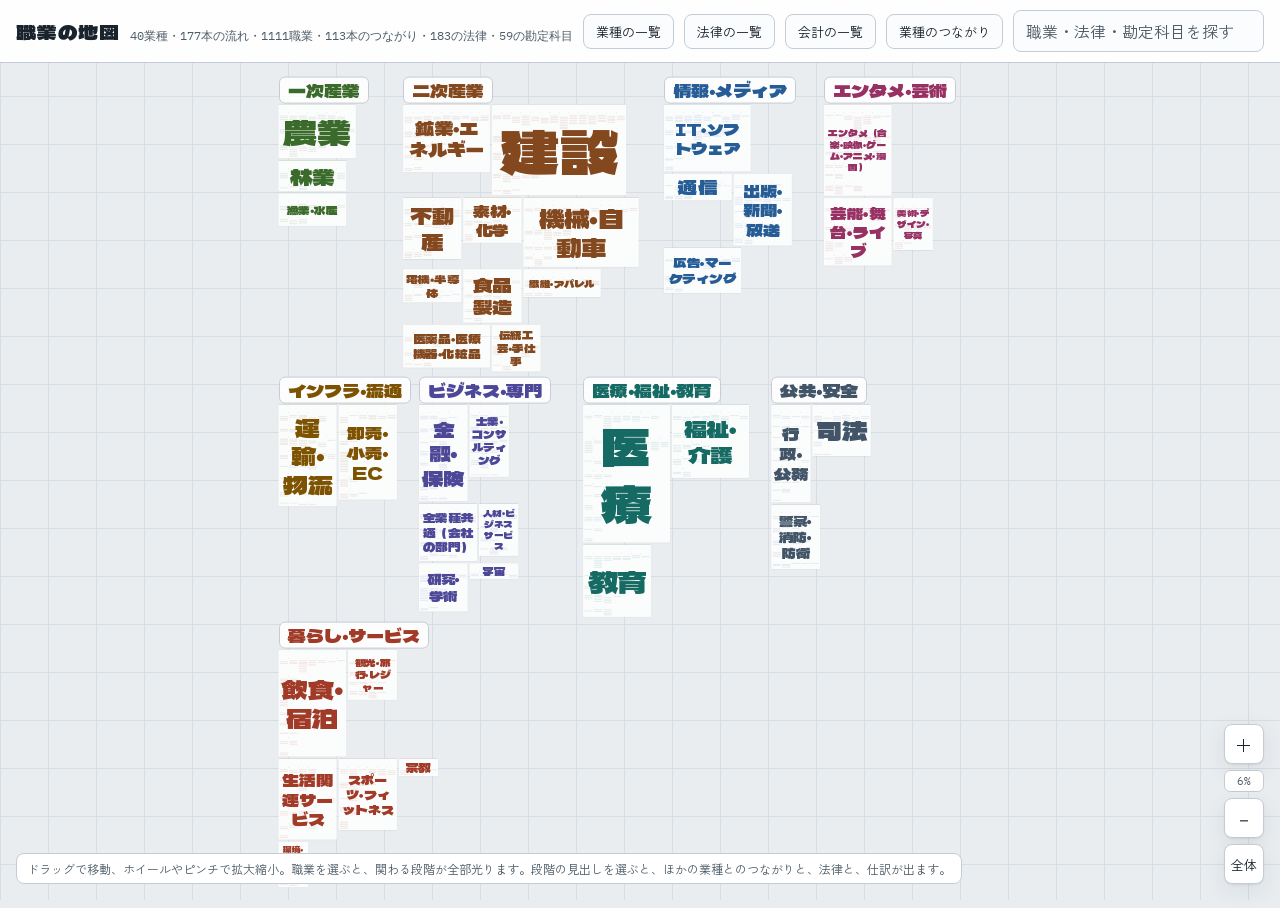
==== job-map/index.html @ 7bf5ccf4 "職業の地図（業種の流れ・つながり・法律・仕訳の例）のページを追加 Co-Authored-By: Claude Opus 5.5 <noreply@anthropic.com> Claude-Sess" ====
<!doctype html>
<html lang="ja">
<head>
<meta charset="utf-8">
<meta name="viewport" content="width=device-width, initial-scale=1">
<title>職業の地図</title>
<link rel="preconnect" href="https://fonts.googleapis.com">
<link rel="preconnect" href="https://fonts.gstatic.com" crossorigin>
<link rel="stylesheet" href="https://fonts.googleapis.com/css2?family=Dela+Gothic+One&family=Zen+Kaku+Gothic+New:wght@400;500;700&family=IBM+Plex+Mono:wght@500&display=swap">
<style>
/* Layout: a pannable atlas. Sectors are regions, industries are territories, flow stages run left to right inside each territory, occupations are the settlements. */
:root{
  --ground:#e9edf0; --grid:#d6dde3; --card:#fbfcfd; --ink:#18232d; --muted:#4d5c68; --line:#c3ccd4; --accent:#1d5f8a; --hit:#e0a100;
  --panel:#ffffff; --shadow:0 1px 2px rgba(24,35,45,.08),0 6px 24px rgba(24,35,45,.08);
  --s1:#3b6b2a; --s2:#84481f; --s3:#265d96; --s4:#983163; --s5:#7d5200; --s6:#4c4796; --s7:#166a64; --s8:#425467; --s9:#a13b28;
  --km:#9a5600; --ko:#24702a; --kh:#b02d68; --ki:#1f5ea6;
  --f-display:"Dela Gothic One","Hiragino Sans","Yu Gothic",sans-serif;
  --f-body:"Zen Kaku Gothic New","Hiragino Sans","Yu Gothic","Noto Sans JP",sans-serif;
  --f-mono:"IBM Plex Mono",ui-monospace,Menlo,monospace;
}
@media (prefers-color-scheme: dark){:root:not([data-theme="light"]){
  --ground:#0f161c; --grid:#1b252e; --card:#16212a; --ink:#e3eaf0; --muted:#93a4b2; --line:#2d3b47; --accent:#6db3e4; --hit:#ffc533;
  --panel:#18242e; --shadow:0 1px 2px rgba(0,0,0,.4),0 8px 28px rgba(0,0,0,.4);
  --s1:#7cc066; --s2:#d99258; --s3:#6aa6e6; --s4:#e57cb2; --s5:#e6a84a; --s6:#9a95e6; --s7:#4fc4bb; --s8:#9db0c4; --s9:#ee8a74; --km:#f0a447; --ko:#72c477; --kh:#f07db3; --ki:#70acf2; color-scheme:dark}}
:root[data-theme="dark"]{
  --ground:#0f161c; --grid:#1b252e; --card:#16212a; --ink:#e3eaf0; --muted:#93a4b2; --line:#2d3b47; --accent:#6db3e4; --hit:#ffc533;
  --panel:#18242e; --shadow:0 1px 2px rgba(0,0,0,.4),0 8px 28px rgba(0,0,0,.4);
  --s1:#7cc066; --s2:#d99258; --s3:#6aa6e6; --s4:#e57cb2; --s5:#e6a84a; --s6:#9a95e6; --s7:#4fc4bb; --s8:#9db0c4; --s9:#ee8a74; --km:#f0a447; --ko:#72c477; --kh:#f07db3; --ki:#70acf2; color-scheme:dark}
html,body{height:100%}
body{background:var(--ground);color:var(--ink);font-family:var(--f-body);overflow:hidden}
body::before{content:"";position:fixed;inset:0 0 auto;height:env(safe-area-inset-top,0px);z-index:10;background:var(--panel)}
button,input{font:inherit;color:inherit}
:focus-visible{outline:2px solid var(--accent);outline-offset:2px}

/* top bar */
.bar{position:fixed;top:env(safe-area-inset-top,0px);left:0;right:0;z-index:7;display:flex;gap:10px;align-items:center;flex-wrap:wrap;
  padding-block:10px;padding-left:max(16px,env(safe-area-inset-left,0px));padding-right:max(16px,env(safe-area-inset-right,0px));
  background:color-mix(in oklab,var(--panel) 92%,transparent);backdrop-filter:blur(8px);border-bottom:1px solid var(--line)}
.brand{display:flex;align-items:baseline;gap:10px;min-width:0}
.brand h1{margin:0;font-family:var(--f-display);font-weight:400;font-size:20px;letter-spacing:.04em}
.brand .stat{font-family:var(--f-mono);font-size:12px;color:var(--muted);white-space:nowrap}
.search{position:relative;flex:1 1 220px;min-width:0;max-width:420px;margin-left:auto}
.search input::placeholder{color:var(--muted);opacity:1}
.search input{width:100%;box-sizing:border-box;border:1px solid var(--line);background:var(--card);border-radius:8px;padding:8px 12px;font-size:16px}
.results{position:absolute;top:calc(100% + 6px);left:0;right:0;max-height:60vh;overflow:auto;background:var(--panel);border:1px solid var(--line);border-radius:8px;box-shadow:var(--shadow);padding:4px}
.results button{display:block;width:100%;text-align:left;border:0;background:none;padding:8px 10px;border-radius:6px;cursor:pointer}
.results button:hover,.results button.sel{background:color-mix(in oklab,var(--accent) 12%,transparent)}
.results .rn{font-weight:700;font-size:14px}
.results .rp{font-size:12px;color:var(--muted)}
.results .empty{padding:10px;color:var(--muted);font-size:13px}
.iconbtn{border:1px solid var(--line);background:var(--card);border-radius:8px;padding:7px 12px;cursor:pointer;font-size:13px;white-space:nowrap}
.iconbtn:hover{border-color:var(--accent)}

/* viewport and world */
#vp{position:fixed;inset:0;touch-action:none;cursor:grab;user-select:none;-webkit-user-select:none;
  background-image:linear-gradient(var(--grid) 1px,transparent 1px),linear-gradient(90deg,var(--grid) 1px,transparent 1px);background-size:48px 48px}
#vp.drag{cursor:grabbing}
#world{position:absolute;left:0;top:0;transform-origin:0 0;width:4600px;display:flex;flex-wrap:wrap;align-items:flex-start;gap:520px 360px;padding:520px 80px 80px}
.sector{display:flex;flex-direction:column;gap:28px}
.sector>h2{margin:0;font-family:var(--f-display);font-weight:400;color:var(--sc);font-size:40px;line-height:1.1;letter-spacing:.06em;transform-origin:left bottom;white-space:nowrap}
.cards{display:flex;flex-wrap:wrap;gap:36px;align-items:flex-start}
.ind{background:var(--card);border:1px solid var(--line);border-top:6px solid var(--sc);border-radius:6px;box-shadow:var(--shadow);padding:18px 20px 20px;position:relative}
.ind>header{display:flex;align-items:baseline;gap:12px;margin-bottom:14px;max-width:100%}
.ind h3{margin:0;font-size:24px;font-weight:700;letter-spacing:.02em}
.ind .cnt{font-family:var(--f-mono);font-size:12px;color:var(--muted)}
.ind .idesc{font-size:13px;color:var(--muted);margin:0 0 14px;max-width:60em}
.flows{display:flex;flex-direction:column;gap:22px}
.flowrow{display:flex;flex-direction:column;gap:8px}
.ftitle{display:flex;align-items:baseline;gap:10px;font-size:15px;font-weight:700;color:var(--ink)}
.ftitle::before{content:"";width:10px;height:10px;border-radius:2px;background:var(--sc);flex:none;align-self:center}
.ftitle small{font-weight:400;font-size:12px;color:var(--muted)}
.flow{display:flex;align-items:stretch;gap:0}
.stage{width:150px;display:flex;flex-direction:column;gap:5px}
.stage .sh{display:block;width:100%;text-align:left;border:0;cursor:pointer;font-size:13px;font-weight:700;color:var(--sc);padding:6px 8px;background:color-mix(in oklab,var(--sc) 12%,var(--card));border-radius:4px;position:relative}
.stage .sh:hover{background:color-mix(in oklab,var(--sc) 22%,var(--card))}
.stage .sh.cur{outline:2px solid var(--sc);outline-offset:1px}
.sh .pl{display:inline-block;margin:4px 4px 0 0;font-style:normal;font-weight:500;font-size:10px;line-height:1.5;padding:0 6px;border-radius:8px;border:1px solid currentColor;color:var(--muted)}
.sh .pl.lk{color:var(--accent)}
.sh .pl.je{color:var(--ko)}
.stage .sh small{display:block;font-weight:400;color:var(--muted);font-size:11px;line-height:1.35;margin-top:2px}
.sep{width:22px;flex:none;display:flex;justify-content:center}
.sep::before{content:"";border-left:2px dashed color-mix(in oklab,var(--sc) 45%,var(--line))}
.arrow{width:22px;flex:none;display:flex;align-items:flex-start;justify-content:center;padding-top:10px;color:var(--sc);font-size:16px;opacity:.7}
.job{display:block;width:100%;text-align:left;border:1px solid color-mix(in oklab,var(--sc) 28%,var(--line));background:var(--card);border-radius:4px;padding:4px 7px;font-size:12px;line-height:1.35;cursor:pointer}
.job.away{border-style:dashed}
.job.same{border-color:var(--sc);box-shadow:0 0 0 2px color-mix(in oklab,var(--sc) 55%,transparent)}
.job:hover{border-color:var(--sc);background:color-mix(in oklab,var(--sc) 8%,var(--card))}
.job.cur{outline:2px solid var(--sc);outline-offset:1px}
.bigname{display:none;position:absolute;inset:0;align-items:center;justify-content:center;text-align:center;pointer-events:none;
  font-family:var(--f-display);color:var(--sc);font-size:var(--bn,40px);line-height:1.15;padding:4%;box-sizing:border-box;word-break:break-all;
  background:color-mix(in oklab,var(--card) 70%,transparent)}
/* far zoom: hide fine text, show territory names */
#world.far .bigname{display:flex}
#world.far .job{color:transparent;border-color:transparent;background:color-mix(in oklab,var(--sc) 30%,var(--card))}
#world.far .sh,#world.far .ind header,#world.far .idesc,#world.far .ftitle{visibility:hidden}
#world.mid .idesc,#world.mid .sh small,#world.mid .ftitle small{visibility:hidden}
/* search highlight */
#world.searching .job{opacity:.25}
#world.searching .job.hit{opacity:1;border-color:var(--hit);box-shadow:0 0 0 2px var(--hit);color:var(--ink)}
#world.searching.far .job.hit{background:var(--hit);color:transparent}
#world.searching .job.cur,#world.searching .job.same{opacity:1}
/* law highlight */
#world.lawing .job{opacity:.25}
#world.lawing .stage.lawhit .job,#world.lawing .job.lawhit{opacity:1}
#world.lawing .job.lawhit{border-color:var(--hit);box-shadow:0 0 0 2px var(--hit)}
#world.lawing .stage.lawhit .sh{box-shadow:0 0 0 3px var(--hit)}
#world.lawing.far .stage.lawhit .job,#world.lawing.far .job.lawhit{background:var(--hit)}
/* links between industries, drawn in screen space */
#links{position:fixed;inset:0;width:100%;height:100%;pointer-events:none;z-index:2;overflow:hidden}
#links .ln{fill:none;stroke-width:1.8;opacity:.85;stroke-linecap:round}
#links .ah{stroke:none;opacity:.85}
#links .on{stroke-width:3.4;opacity:1}
#links .off{opacity:.12}
#links .ln.km{stroke:var(--km)} #links .ln.ko{stroke:var(--ko)} #links .ln.kh{stroke:var(--kh)} #links .ln.ki{stroke:var(--ki)}
#links .ah.km{fill:var(--km)} #links .ah.ko{fill:var(--ko)} #links .ah.kh{fill:var(--kh)} #links .ah.ki{fill:var(--ki)}
.sw{display:inline-block;width:14px;height:4px;border-radius:2px;vertical-align:middle;margin-right:6px}
.sw.km{background:var(--km)} .sw.ko{background:var(--ko)} .sw.kh{background:var(--kh)} .sw.ki{background:var(--ki)}
.legend{position:fixed;z-index:4;left:max(16px,calc(env(safe-area-inset-left,0px) + 12px));bottom:calc(env(safe-area-inset-bottom,0px) + 16px);display:flex;flex-wrap:wrap;gap:4px 12px;align-items:center;font-size:12px;background:var(--panel);border:1px solid var(--line);border-radius:8px;padding:6px 10px;max-width:calc(100vw - 110px)}
.legend[hidden]{display:none}
body.links-on .hint{display:none}
.iconbtn[aria-pressed="true"]{background:var(--accent);border-color:var(--accent);color:var(--card)}

/* zoom controls */
.zoom{position:fixed;z-index:4;right:max(16px,calc(env(safe-area-inset-right,0px) + 12px));bottom:calc(env(safe-area-inset-bottom,0px) + 16px);display:flex;flex-direction:column;gap:6px}
.zoom button{width:40px;height:40px;border-radius:8px;border:1px solid var(--line);background:var(--panel);box-shadow:var(--shadow);cursor:pointer;font-size:18px}
.zoom .pct{font-family:var(--f-mono);font-size:11px;text-align:center;color:var(--muted);background:var(--panel);border-radius:6px;padding:3px 0;border:1px solid var(--line)}
.hint{position:fixed;z-index:4;left:max(16px,calc(env(safe-area-inset-left,0px) + 12px));bottom:calc(env(safe-area-inset-bottom,0px) + 16px);font-size:12px;color:var(--muted);background:var(--panel);border:1px solid var(--line);border-radius:8px;padding:6px 10px;max-width:calc(100vw - 110px)}

/* sector names in screen space at far zoom */
#tags{position:fixed;inset:0;pointer-events:none;z-index:3}
#tags div{position:absolute;font-family:var(--f-display);font-size:18px;line-height:1.3;color:var(--sc);background:color-mix(in oklab,var(--panel) 88%,transparent);
  border:1px solid var(--line);border-radius:6px;padding:1px 8px;white-space:nowrap;transform:translateY(-100%)}
#tags[hidden]{display:none}
#world.far .sector>h2{visibility:hidden}
body.detail-open .zoom{right:calc(372px + max(16px,env(safe-area-inset-right,0px)))}
@media (max-width:640px){body.detail-open .zoom,body.detail-open .legend{display:none}}
body.detail-open .hint{display:none}
@media (max-width:1000px){.hint{display:none}}
/* side panels */
.panel{box-sizing:border-box;position:fixed;z-index:6;background:var(--panel);box-shadow:var(--shadow);border:1px solid var(--line);overflow:auto}
#detail{top:calc(var(--bar,62px) + 8px);right:max(16px,calc(env(safe-area-inset-right,0px) + 12px));width:340px;max-height:calc(100% - var(--bar,62px) - 98px);border-radius:10px;padding:18px 20px}
#index,#laws,#acct{top:calc(var(--bar,62px) + 8px);left:max(16px,calc(env(safe-area-inset-left,0px) + 12px));width:300px;max-height:calc(100% - var(--bar,62px) - 98px);border-radius:10px;padding:14px 16px}
.close{position:sticky;top:0;float:right;margin:-6px -8px 0 8px;z-index:1;border:0;background:var(--panel);font-size:20px;cursor:pointer;color:var(--muted);width:32px;height:32px;border-radius:6px}
.close:hover{background:color-mix(in oklab,var(--accent) 10%,transparent)}
.crumb{font-size:12px;color:var(--muted);margin:0 0 6px;padding-right:30px}
.crumb b{color:var(--sc);font-weight:700}
#detail h2{margin:0 0 10px;font-size:22px;line-height:1.3;text-wrap:balance}
#detail .sum{font-size:15px;line-height:1.75;margin:0 0 16px}
.flowline{display:flex;flex-wrap:wrap;gap:4px;align-items:center;margin:0 0 16px;font-size:12px}
.flowline span{padding:3px 7px;border-radius:4px;border:1px solid var(--line);color:var(--muted)}
.flowline span.on{background:var(--sc);border-color:var(--sc);color:var(--card);font-weight:700}
.flowline i{font-style:normal;color:var(--muted)}
.lbl{font-size:11px;letter-spacing:.08em;color:var(--muted);margin:0 0 6px}
.sib{display:flex;flex-wrap:wrap;gap:6px}
.sib button{border:1px solid var(--line);background:var(--card);border-radius:14px;padding:4px 10px;font-size:12px;cursor:pointer}
.sib button:hover{border-color:var(--sc)}
.where{list-style:none;margin:0 0 16px;padding:0;display:flex;flex-direction:column;gap:2px}
.where button{width:100%;text-align:left;border:0;background:none;padding:6px 8px;border-radius:6px;cursor:pointer;font-size:13px;line-height:1.45}
.where button:hover{background:color-mix(in oklab,var(--accent) 10%,transparent)}
.where button.on{background:color-mix(in oklab,var(--sc) 14%,transparent)}
.where small{display:block;color:var(--muted);font-size:11px}
.home{font-size:12px;color:var(--muted);margin:0 0 14px}
.where .nt{display:block;font-size:12px;color:var(--ink);margin-top:2px}
.where .sw{margin-right:4px}
.muted{font-size:13px;color:var(--muted);line-height:1.6;margin:0 0 16px}
.stepbtn{display:block;width:100%;text-align:left;border:1px solid var(--line);background:var(--card);border-radius:8px;padding:8px 10px;margin:4px 0 16px;cursor:pointer;font-size:13px}
.stepbtn:hover{border-color:var(--sc,var(--accent))}
.ext{font-size:13px;color:var(--accent)}
.rk{font-size:10px;letter-spacing:.06em;color:var(--muted);border:1px solid var(--line);border-radius:4px;padding:0 4px;margin-right:6px;font-weight:400}
#index li.fl button{padding:3px 8px 3px 20px;font-size:12px;color:var(--muted)}
#index h2,#laws h2,#acct h2{margin:0 0 4px;font-size:15px}
#index .note,#laws .note,#acct .note{font-size:12px;color:var(--muted);line-height:1.6;margin:0 0 12px;padding-right:24px}
#index h3,#laws h3,#acct h3{margin:14px 0 6px;font-size:12px;letter-spacing:.06em;color:var(--sc)}
#index ul,#laws ul,#acct ul{list-style:none;margin:0;padding:0;display:flex;flex-direction:column;gap:2px}
#index li button,#laws li button,#acct li button{width:100%;display:flex;justify-content:space-between;gap:8px;border:0;background:none;padding:6px 8px;border-radius:6px;cursor:pointer;font-size:13px;text-align:left}
#index li button:hover,#laws li button:hover,#acct li button:hover{background:color-mix(in oklab,var(--sc) 12%,transparent)}
#index li .n,#laws li .n,#acct li .n{font-family:var(--f-mono);font-size:11px;color:var(--muted)}
.je{border:1px solid var(--line);border-radius:8px;padding:8px 10px 6px;margin:0 0 8px;background:var(--card)}
.je .who{font-size:11px;color:var(--muted);margin:0}
.je .what{font-size:13px;line-height:1.55;margin:2px 0 6px}
.je .tt{display:grid;grid-template-columns:1fr 1fr;border-top:1px solid var(--line)}
.je .tt>div{padding:4px 6px 2px;min-width:0}
.je .tt>div+div{border-left:1px solid var(--line)}
.je .side{display:block;font-size:10px;letter-spacing:.06em;color:var(--muted)}
.je .ac{display:block;border:0;background:none;padding:2px 0;margin:0;font-size:13px;line-height:1.4;color:var(--accent);cursor:pointer;text-align:left;text-decoration:underline dotted;text-underline-offset:3px}
.je .ac.on{font-weight:700;text-decoration:underline}
.je .cash{font-size:13px;border-top:1px solid var(--line);padding:4px 0 2px}
.je .jn{font-size:12px;color:var(--muted);line-height:1.55;margin:6px 0 0}
.where .je{margin:2px 8px 8px 22px}
.src{font-size:13px;line-height:1.6;margin:0 0 16px}
.src small{display:block;color:var(--muted);font-size:12px;margin-top:2px}
.je .tag{font-size:11px;color:var(--muted);margin:0 0 2px}
.fold{margin:0 0 8px}
.fold summary{cursor:pointer;font-size:12px;color:var(--accent);margin:0 0 8px}
@media (max-width:1250px){.brand .stat{display:none}}
.loading{position:fixed;inset:0;display:flex;align-items:center;justify-content:center;color:var(--muted);font-size:14px}

@media (max-width:640px){
  .brand .stat,.iconbtn .lg{display:none}
  .iconbtn{padding:7px 10px}
  .search{flex-basis:100%;max-width:none;order:3}
  #detail{left:0;right:0;bottom:0;top:auto;width:auto;max-height:55%;border-radius:14px 14px 0 0;
    padding:18px max(16px,env(safe-area-inset-left,0px)) calc(env(safe-area-inset-bottom,0px) + 18px) max(16px,env(safe-area-inset-right,0px))}
  #index,#laws,#acct{left:0;right:0;width:auto;top:auto;bottom:0;max-height:65%;border-radius:14px 14px 0 0;
    padding:14px max(16px,env(safe-area-inset-left,0px)) calc(env(safe-area-inset-bottom,0px) + 14px) max(16px,env(safe-area-inset-right,0px))}
  .hint{display:none}
}
</style>
</head>
<body>

<div class="loading" id="loading">地図を読み込んでいます…</div>

<div class="bar">
  <div class="brand"><h1>職業の地図</h1><span class="stat" id="stat"></span></div>
  <button class="iconbtn" id="btnIndex" aria-expanded="false" aria-controls="index">業種<span class="lg">の一覧</span></button>
  <button class="iconbtn" id="btnLaws" aria-expanded="false" aria-controls="laws">法律<span class="lg">の一覧</span></button>
  <button class="iconbtn" id="btnAcct" aria-expanded="false" aria-controls="acct">会計<span class="lg">の一覧</span></button>
  <button class="iconbtn" id="btnLinks" aria-pressed="false"><span class="lg">業種の</span>つながり</button>
  <div class="search">
    <input id="q" type="search" placeholder="職業・法律・勘定科目を探す" autocomplete="off" aria-label="職業や法律や勘定科目を探す">
    <div class="results" id="results" hidden></div>
  </div>
</div>

<div class="zoom">
  <button id="zin" aria-label="拡大">＋</button>
  <div class="pct" id="pct">100%</div>
  <button id="zout" aria-label="縮小">－</button>
  <button id="zfit" aria-label="全体を表示" title="全体を表示" style="font-size:13px">全体</button>
</div>
<div class="hint">ドラッグで移動、ホイールやピンチで拡大縮小。職業を選ぶと、関わる段階が全部光ります。段階の見出しを選ぶと、ほかの業種とのつながりと、法律と、仕訳が出ます。</div>
<div class="legend" id="legend" hidden><b>つながりの線（矢印の向きに渡る）</b><span><i class="sw km"></i>もの</span><span><i class="sw ko"></i>お金</span><span><i class="sw kh"></i>人</span><span><i class="sw ki"></i>情報</span></div>

<aside class="panel" id="index" hidden>
  <button class="close" data-close="index" aria-label="閉じる">×</button>
  <h2>業種の一覧</h2>
  <p class="note">業種ごとに、実際の仕事の単位で流れを何本か置き、流れの段階を左から右へ並べています。各段階には、その段階に関わる職業を並べました。順番のない分野のまとまりは、矢印ではなく点線で区切っています。1つの職業は、関わる段階のすべてに出てきます。職業を選ぶと、ほかの段階に出ているところも光ります。点線の枠の職業は、ふだんは別の業種で働く人です。段階の見出しを選ぶと、その段階がほかの業種のどの段階とつながっているか（もの・お金・人・情報のどれが渡るか）と、かかわる法律と、仕訳の例が出ます。見出しの「つながり」「法律」「仕訳」の印は、その数です。「仕訳」の数には、お金のつながりで、その段階の側がつける仕訳も入ります。上の「業種のつながり」を押すと、つながりの線を地図全体に引きます。流れは一般的な例をまとめたもので、会社や地域によって順番や担い手は変わります。業種の分け方も、公的な職業分類とは異なる独自のものです。</p>
  <details class="fold"><summary>出典と、確かめた日</summary>
  <p class="note">職業の資格や手続き、法律、勘定科目の記述は、e-Gov法令検索（laws.e-gov.go.jp）の現行の条文を主な出典にし、そのほかは資格や制度を所管する省庁などの公式の情報で確かめました。確かめたのは2026年11月です。法律の一覧と、法令に名前のある勘定科目には、条文へのリンクがあります。仕事の流れ・職業の並べ方・仕訳は、一般的な例としてまとめたもので、特定の出典の写しではありません。</p>
  </details>
  <div id="indexList"></div>
</aside>

<aside class="panel" id="laws" hidden>
  <button class="close" data-close="laws" aria-label="閉じる">×</button>
  <h2>法律の一覧</h2>
  <p class="note">仕事の流れにかかわる、日本の主な法律です。法律を選ぶと、その法律がかかわる段階と職業が地図の上で光り、何を決めているかが出ます。法律と段階の結びつきは、主なものを選んで載せたもので、すべてではありません。かっこの中の条は、e-Gov法令検索の現行の条文で確かめました（2026年11月）。説明は、条文をやさしく言い換えたものです。正確な中身は、条文を読んでください。</p>
  <div id="lawList"></div>
</aside>

<aside class="panel" id="acct" hidden>
  <button class="close" data-close="acct" aria-label="閉じる">×</button>
  <h2>会計の一覧</h2>
  <p class="note">お金や物が動いた段階に、帳簿に書く仕訳の例を載せました。科目を選ぶと、その科目が出てくる段階が地図の上で光ります。仕訳は一般的な例で、金額と消費税は省いています。</p>
  <details class="fold"><summary>仕訳の読み方と、載せ方</summary>
  <p class="note">仕訳は、1つの取引を左と右に分けて書くものです。左を借方、右を貸方と呼びます。資産が増えたら左、負債や純資産が増えたら右に書きます。費用は左、収益は右です。減ったときは、反対の側に書きます。たとえば、売掛金という資産が、代金を受け取って減ったときは、右に書きます。左と右の金額は、必ず同じになります。</p>
  <p class="note">段階の仕訳には、その段階で起きる代表的な取引を載せました。お金のつながりの多くには、払う側と受け取る側の両方の仕訳を載せています。片方だけのものもあります。</p>
  <p class="note">会社の科目の名前は、上場会社などが出す財務諸表の決まり（財務諸表等規則）に合わせました。銀行・保険・電気・社会福祉法人・学校法人・病院・水道は、それぞれの会計の決まりに載っている名前です。法令に名前がなく、帳簿でよく使う名前のものは、そう書いています。法令の条は、e-Gov法令検索の現行の条文で確かめました（2026年11月）。</p>
  <p class="note">国と自治体の会計は、会社のような仕訳ではなく、1年度の収入と支出を、歳入と歳出として記録します。国では、収入と支出は、現金を受け取ることと払うことです（財政法2条）。自治体の歳入と歳出がどの年度に入るかは、地方自治法施行令の決まりによります。実際の処理は、会社や取引によって変わります。</p>
  </details>
  <div id="acctList"></div>
</aside>

<aside class="panel" id="detail" hidden>
  <button class="close" data-close="detail" aria-label="閉じる">×</button>
  <p class="crumb" id="dCrumb"></p>
  <h2 id="dName" tabindex="-1"></h2>
  <div id="dBody"></div>
</aside>

<div id="vp"><div id="world"></div></div>
<svg id="links" aria-hidden="true" style="display:none"></svg>
<div id="tags" hidden></div>

<script>
(function(){
const SECTOR_COLOR={"一次産業":"--s1","二次産業":"--s2","情報・メディア":"--s3","エンタメ・芸術":"--s4","インフラ・流通":"--s5","ビジネス・専門":"--s6","医療・福祉・教育":"--s7","公共・安全":"--s8","暮らし・サービス":"--s9"};
const vp=document.getElementById('vp'), world=document.getElementById('world');
const reduce=matchMedia('(prefers-reduced-motion: reduce)').matches;
let D=[], JM=[], INST=[], SECT=[], LINKS=[], LAWS=[], ACCTS=[], SRC=[], STEPS=[], view={x:0,y:0,z:1}, curEl=null, curJob=null, curStep=null, curLaw=null, curAcct=null, linksOn=false;
const KIND={'もの':'km','お金':'ko','人':'kh','情報':'ki'};
const $=id=>document.getElementById(id);
const tags=document.getElementById('tags');
const MINZ=0.012, MAXZ=2.5;

function el(tag,cls,txt){const e=document.createElement(tag);if(cls)e.className=cls;if(txt!=null)e.textContent=txt;return e}

function build(){
  JM.forEach(j=>{j.inst=[]});
  const sectors=[];
  D.forEach(ind=>{let s=sectors.find(x=>x.name===ind.sector);if(!s){s={name:ind.sector,inds:[]};sectors.push(s)}s.inds.push(ind)});
  sectors.forEach(sec=>{
    const sw=el('section','sector');sw.style.setProperty('--sc',`var(${SECTOR_COLOR[sec.name]||'--accent'})`);
    sw.appendChild(el('h2',null,sec.name));
    const cards=el('div','cards');
    sec.inds.forEach(ind=>{
      const card=el('article','ind');card.id='ind-'+ind.id;ind.el=card;
      const ids=new Set();ind.flows.forEach(f=>f.steps.forEach(st=>st.jobs.forEach(k=>ids.add(k))));ind.njobs=ids.size;
      const hd=el('header');hd.appendChild(el('h3',null,ind.name));hd.appendChild(el('span','cnt',`${ind.flows.length}本の流れ・${ind.njobs}職業`));
      card.appendChild(hd);card.appendChild(el('p','idesc',ind.desc));
      const fw=el('div','flows');
      ind.flows.forEach((f,fi)=>{
        const row=el('div','flowrow');f.el=row;
        const ft=el('div','ftitle',f.name);ft.appendChild(el('small',null,f.group?f.desc+'（順番のない、分野のまとまり）':f.desc));row.appendChild(ft);
        const flow=el('div','flow');
        f.steps.forEach((st,si)=>{
          if(si>0)flow.appendChild(f.group?el('div','sep'):el('div','arrow','→'));
          const col=el('div','stage');
          const sh=el('button','sh',st.name);sh.type='button';sh.appendChild(el('small',null,st.desc));
          if(st.links.length)sh.appendChild(el('i','pl lk',`つながり${st.links.length}`));
          if(st.laws.length)sh.appendChild(el('i','pl',`法律${st.laws.length}`));
          const nj=jeCount(st);if(nj)sh.appendChild(el('i','pl je',`仕訳${nj}`));
          Object.assign(st,{el:sh,col,ind,f,si});sh._st=st;STEPS.push(st);col.appendChild(sh);
          st.jobs.forEach(k=>{
            const job=JM[k];
            const b=el('button','job'+(job.hi!==ind.id?' away':''),job.n);b.type='button';
            const rec={job,ind,f,st,fi,si,el:b};job.inst.push(rec);INST.push(rec);b._rec=rec;
            col.appendChild(b);
          });
          flow.appendChild(col);
        });
        row.appendChild(flow);fw.appendChild(row);
      });
      card.appendChild(fw);
      card.appendChild(el('div','bigname',ind.name));
      cards.appendChild(card);
    });
    sw.appendChild(cards);world.appendChild(sw);sec.el=sw;
    const tg=el('div',null,sec.name);tg.style.setProperty('--sc',`var(${SECTOR_COLOR[sec.name]||'--accent'})`);tags.appendChild(tg);
    SECT.push({el:sw,tag:tg,x:0,y:0});
  });
  const nf=D.reduce((a,i)=>a+i.flows.length,0);
  document.getElementById('stat').textContent=`${D.length}業種・${nf}本の流れ・${JM.length}職業・${LINKS.length}本のつながり・${LAWS.length}の法律・${ACCTS.length}の勘定科目`;
  // index: industries, and their flows
  const il=document.getElementById('indexList');
  sectors.forEach(sec=>{
    const wrap=el('div');wrap.style.setProperty('--sc',`var(${SECTOR_COLOR[sec.name]||'--accent'})`);
    wrap.appendChild(el('h3',null,sec.name));
    const ul=el('ul');
    sec.inds.forEach(ind=>{const li=el('li');const b=el('button');b.type='button';
      b.appendChild(el('span',null,ind.name));b.appendChild(el('span','n',String(ind.njobs)));
      b.onclick=()=>{if(innerWidth<=640)togglePanel('index',false);flyToEl(ind.el,'region')};
      li.appendChild(b);ul.appendChild(li);
      ind.flows.forEach(f=>{const l2=el('li','fl');const b2=el('button');b2.type='button';b2.appendChild(el('span',null,f.name));
        b2.onclick=()=>{if(innerWidth<=640)togglePanel('index',false);flyToEl(f.el,'region')};l2.appendChild(b2);ul.appendChild(l2)});
    });
    wrap.appendChild(ul);il.appendChild(wrap);
  });
  const ll=$('lawList');const cats=[];
  LAWS.forEach(l=>{let c=cats.find(x=>x.n===l.c);if(!c){c={n:l.c,ls:[]};cats.push(c)}c.ls.push(l)});
  cats.forEach(c=>{const wrap=el('div');wrap.style.setProperty('--sc','var(--accent)');wrap.appendChild(el('h3',null,c.n));const ul=el('ul');
    c.ls.forEach(l=>{const li=el('li');const b=el('button');b.type='button';b.appendChild(el('span',null,l.n));b.appendChild(el('span','n',String(l.steps.length+l.jobs.length)));
      b.onclick=()=>{if(innerWidth<=640)togglePanel('laws',false);openLaw(l)};li.appendChild(b);ul.appendChild(li)});
    wrap.appendChild(ul);ll.appendChild(wrap)});
  const al=$('acctList');
  ['資産','負債','純資産','収益','費用','国と自治体'].forEach(c=>{const ls=ACCTS.filter(a=>a.c===c);if(!ls.length)return;
    const wrap=el('div');wrap.style.setProperty('--sc','var(--ko)');wrap.appendChild(el('h3',null,c));const ul=el('ul');
    ls.forEach(a=>{const li=el('li');const b=el('button');b.type='button';const s=el('span',null,a.n);if(a.w!=='会社')s.appendChild(el('small',null,'　'+a.w));
      b.appendChild(s);b.appendChild(el('span','n',String(a.uses.length)));
      b.onclick=()=>{if(innerWidth<=640)togglePanel('acct',false);openAcct(a)};li.appendChild(b);ul.appendChild(li)});
    wrap.appendChild(ul);al.appendChild(wrap)});
}
// journal entries on a step: its own entries and the money links that touch it
function sideOf(x){return x.dir==='out'?'a':'b'}
function jeCount(st){return st.ents.filter(e=>e.m!=='none').length+st.links.reduce((n,x)=>n+x.l.ents.filter(e=>e.sd===sideOf(x)).length,0)}
// links and laws from data.json, attached to steps and jobs before the map is built
function wire(d){
  D.forEach(ind=>ind.flows.forEach(f=>f.steps.forEach(st=>{st.links=[];st.laws=[];st.ents=[]})));
  const S=a=>D[a[0]].flows[a[1]].steps[a[2]];
  LINKS=(d.links||[]).map(x=>{const a=S(x.a),b=S(x.b),l={a,b,k:x.k,d:x.d,ents:[]};a.links.push({dir:'out',other:b,l});b.links.push({dir:'in',other:a,l});return l});
  LAWS=(d.laws||[]).map(x=>{const law={n:x.n,c:x.c,p:x.p,id:x.id,steps:[],jobs:[]};
    x.steps.forEach(s=>{const st=S(s);law.steps.push({st,note:s[3]});st.laws.push({law,note:s[3]})});
    x.jobs.forEach(([k,note])=>{const job=JM[k];law.jobs.push({job,note});(job.laws||(job.laws=[])).push({law,note})});return law});
  const A=d.acct||{src:[],accts:[],ents:[],lents:[]};
  SRC=A.src;ACCTS=A.accts.map(a=>({...a,uses:[]}));
  const mk=e=>({who:e.who,what:e.what,dr:e.dr.map(i=>ACCTS[i]),cr:e.cr.map(i=>ACCTS[i]),m:e.m,io:e.io,note:e.note});
  // an account used on both sides of one entry (a transfer between two deposits) is listed once
  const use=(je,st)=>{[...new Set([...je.dr,...je.cr])].forEach(a=>{const d=je.dr.includes(a),c=je.cr.includes(a);a.uses.push({je,st,side:d&&c?'借方と貸方':d?'借方':'貸方'})})};
  A.ents.forEach(e=>{const st=S(e.st),je={...mk(e),st};st.ents.push(je);use(je,st)});
  A.lents.forEach(e=>{const l=LINKS[e.l],je={...mk(e),l,sd:e.sd,st:e.sd==='a'?l.a:l.b};l.ents.push(je);use(je,je.st)});
}
// choose the world width so the whole map has roughly the screen's shape (cards are tall now)
// sectors sit side by side as blocks; each block gets a near-square width, then the world gets the screen's shape
function layoutWidth(){
  world.style.width='100000px';
  SECT.forEach(sc=>{
    let area=0,maxw=0;
    sc.el.querySelectorAll('.ind').forEach(c=>{const w=c.offsetWidth,h=c.offsetHeight;area+=(w+36)*(h+36);maxw=Math.max(maxw,w)});
    sc.el.style.width=Math.max(maxw,Math.round(Math.sqrt(area*1.2)))+'px';
  });
  let area=0,maxw=0;
  SECT.forEach(sc=>{const w=sc.el.offsetWidth,h=sc.el.offsetHeight;area+=(w+360)*(h+520);maxw=Math.max(maxw,w)});
  const aspect=Math.max(1,Math.min(2.2,innerWidth/Math.max(1,innerHeight-topOffset())));
  world.style.width=Math.max(maxw+160,Math.round(Math.sqrt(area*aspect)))+'px';
}
function measure(){
  layoutWidth();
  sizeBigNames();
  SECT.forEach(sc=>{const r=worldRect(sc.el.querySelector('.cards'));sc.x=r.x;sc.y=r.y-8;sc.h=r.h;sc.w=r.w});
  STEPS.forEach(st=>{st.r=worldRect(st.el)});
}
// size each territory label to its own card, in world units, so it scales with the map
function sizeBigNames(){
  D.forEach(ind=>{
    const W=ind.el.offsetWidth*0.92,H=ind.el.offsetHeight*0.92,n=[...ind.name].length;
    let best=0;
    for(let lines=1;lines<=4;lines++){const f=Math.min(W/Math.ceil(n/lines),H/(lines*1.2));if(f>best)best=f}
    ind.el.style.setProperty('--bn',Math.floor(best*0.95)+'px');
  });
}

function apply(){
  world.style.transform=`translate(${view.x}px,${view.y}px) scale(${view.z})`;
  world.classList.toggle('far',view.z<0.3);
  tags.hidden=view.z>=0.3;
  if(view.z<0.3){const tb=topOffset()+30;const placed=[];[...SECT].reverse().forEach(sc=>{
    const top=view.y+sc.y*view.z,bottom=top+sc.h*view.z;
    // keep the tag on screen while any of its sector is visible
    const t=bottom>tb?Math.max(top,tb):top,l=Math.max(view.x+sc.x*view.z,8);
    sc.tag.style.left=l+'px';sc.tag.style.top=t+'px';
    // a sector wholly off-screen to the side gets no tag (and blocks no other tag)
    const left=view.x+sc.x*view.z,right=view.x+(sc.x+sc.w)*view.z;
    if(right<8||left>=innerWidth){sc.tag.style.visibility='hidden';return}
    // walking from the last sector back: a tag that would overlap one already placed is hidden
    const w=sc.tag.offsetWidth||120,box={l,r:l+w,t:t-30,b:t};
    const clash=placed.some(p=>box.l<p.r&&box.r>p.l&&box.t<p.b&&box.b>p.t);
    sc.tag.style.visibility=clash?'hidden':'visible';if(!clash)placed.push(box)})}
  world.classList.toggle('mid',view.z>=0.3&&view.z<0.55);
  document.getElementById('pct').textContent=Math.round(view.z*100)+'%';
  drawLinks();
}
// lines between steps of different industries; drawn in screen space so width and arrowheads keep their size
const svg=$('links');
function sbox(st){const r=st.r;return {x:view.x+r.x*view.z,y:view.y+r.y*view.z,w:r.w*view.z,h:r.h*view.z}}
function edge(B,px,py){ // where the segment from B's center toward (px,py) leaves B
  const cx=B.x+B.w/2,cy=B.y+B.h/2,dx=px-cx,dy=py-cy;
  if(!dx&&!dy)return [cx,cy];
  const t=Math.min(dx?B.w/2/Math.abs(dx):Infinity,dy?B.h/2/Math.abs(dy):Infinity,1);
  return [cx+dx*t,cy+dy*t];
}
function drawLinks(){
  const show=linksOn||!!(curStep&&curStep.links.length);
  svg.style.display=show?'':'none';$('legend').hidden=!show;document.body.classList.toggle('links-on',show);
  if(!show){svg.textContent='';return}
  const list=linksOn?LINKS:curStep.links.map(x=>x.l);
  const f=n=>n.toFixed(1);let s='';
  list.forEach(l=>{
    if(!l.a.r||!l.b.r)return;
    const A=sbox(l.a),B=sbox(l.b);
    const ax=A.x+A.w/2,ay=A.y+A.h/2,bx=B.x+B.w/2,by=B.y+B.h/2,dx=bx-ax,dy=by-ay;
    const cx=(ax+bx)/2-dy*0.18,cy=(ay+by)/2+dx*0.18;
    const [sx,sy]=edge(A,cx,cy),[ex,ey]=edge(B,cx,cy);
    const on=curStep&&(l.a===curStep||l.b===curStep);
    const cls=KIND[l.k]+(curStep?(on?' on':' off'):'');
    s+=`<path class="ln ${cls}" d="M${f(sx)},${f(sy)} Q${f(cx)},${f(cy)} ${f(ex)},${f(ey)}"/>`;
    const tx=ex-cx,ty=ey-cy,tl=Math.hypot(tx,ty)||1,ux=tx/tl,uy=ty/tl,z=on?12:8;
    s+=`<path class="ah ${cls}" d="M${f(ex)},${f(ey)} L${f(ex-ux*z-uy*z*.55)},${f(ey-uy*z+ux*z*.55)} L${f(ex-ux*z+uy*z*.55)},${f(ey-uy*z-ux*z*.55)}Z"/>`;
  });
  svg.innerHTML=s;
}
let isFit=false;
function stopAnim(){if(anim){cancelAnimationFrame(anim);anim=null}}
function zoomAt(f,cx,cy){
  isFit=false;
  const nz=Math.max(MINZ,Math.min(MAXZ,view.z*f));f=nz/view.z;
  view.x=cx-(cx-view.x)*f;view.y=cy-(cy-view.y)*f;view.z=nz;apply();
}
function topOffset(){return document.querySelector('.bar').getBoundingClientRect().bottom}
// panels are placed under the bar; the bar wraps to more rows on narrow screens
const setBar=()=>document.documentElement.style.setProperty('--bar',Math.round(topOffset())+'px');
if(window.ResizeObserver)new ResizeObserver(setBar).observe(document.querySelector('.bar'));setBar();
function fit(animate){
  const w=world.offsetWidth,h=world.offsetHeight,top=topOffset();
  const W=innerWidth,H=innerHeight-top;
  const z=Math.max(MINZ,Math.min(W/w,H/h)*0.98);
  const t={z,x:(W-w*z)/2,y:top+(H-h*z)/2};
  animate?animTo(t):(Object.assign(view,t),apply());
  isFit=true;
}
let anim=null;
function animTo(t){
  if(anim)cancelAnimationFrame(anim);
  if(reduce){Object.assign(view,t);apply();return}
  const s={...view},t0=performance.now(),dur=550;
  const step=now=>{let k=Math.min(1,(now-t0)/dur);k=k<.5?2*k*k:1-Math.pow(-2*k+2,2)/2;
    view.x=s.x+(t.x-s.x)*k;view.y=s.y+(t.y-s.y)*k;view.z=s.z*Math.pow(t.z/s.z,k);apply();
    if(k<1)anim=requestAnimationFrame(step);else anim=null};
  anim=requestAnimationFrame(step);
}
function worldRect(e){ // element rect in world coordinates
  let x=0,y=0,n=e;while(n&&n!==world){x+=n.offsetLeft;y+=n.offsetTop;n=n.offsetParent}
  return {x,y,w:e.offsetWidth,h:e.offsetHeight};
}
// visible area, leaving room for open panels
function visibleArea(){
  const narrow=innerWidth<=640,top=topOffset();
  const left=!narrow&&(!$('index').hidden||!$('laws').hidden||!$('acct').hidden)?332:0;
  const right=!narrow&&!document.getElementById('detail').hidden?372:0;
  const sheet=narrow&&!document.getElementById('detail').hidden?innerHeight*0.55:0;
  return {x0:left,y0:top,W:innerWidth-left-right,H:innerHeight-top-sheet};
}
// mode 'region': show the element whole if possible, else its top-left at a readable zoom
// mode 'point': show the element at a readable zoom (never in the far level)
function flyToEl(e,mode){
  isFit=false;
  const r=worldRect(e),a=visibleArea(),pad=16;
  const fitZ=Math.min((a.W-pad*2)/r.w,(a.H-pad*2)/r.h);
  let z,x,y;
  if(mode==='point'){
    z=Math.min(MAXZ,Math.max(0.9,view.z)); // never zoom out the user
    x=a.x0+a.W/2-(r.x+r.w/2)*z;y=a.y0+a.H/2-(r.y+r.h/2)*z;
  }else{
    const floor=0.8; // job names stay readable
    z=Math.min(fitZ,1);
    if(z>=floor){x=a.x0+a.W/2-(r.x+r.w/2)*z;y=a.y0+a.H/2-(r.y+r.h/2)*z}
    else{z=floor;x=a.x0+pad-r.x*z;y=a.y0+pad-r.y*z} // too big to show whole: start at its top-left
  }
  animTo({z,x,y});
}

// pointer handling
const ptrs=new Map();let moved=false,last=null,pinch=null;
vp.addEventListener('pointerdown',e=>{
  if(e.button!==0&&e.pointerType==='mouse')return;
  if(anim){stopAnim();isFit=false} // a plain tap keeps the fit state; stopping a fly midway does not
  ptrs.set(e.pointerId,{x:e.clientX,y:e.clientY});moved=false;
  if(ptrs.size===2){const [a,b]=[...ptrs.values()];pinch={d:Math.hypot(a.x-b.x,a.y-b.y),cx:(a.x+b.x)/2,cy:(a.y+b.y)/2}}
  last={x:e.clientX,y:e.clientY};
});
vp.addEventListener('pointermove',e=>{
  if(!ptrs.has(e.pointerId))return;
  const p=ptrs.get(e.pointerId);p.x=e.clientX;p.y=e.clientY;
  if(ptrs.size===2&&pinch){
    const [a,b]=[...ptrs.values()];const d=Math.hypot(a.x-b.x,a.y-b.y),cx=(a.x+b.x)/2,cy=(a.y+b.y)/2;
    isFit=false;view.x+=cx-pinch.cx;view.y+=cy-pinch.cy;zoomAt(d/pinch.d,cx,cy);pinch={d,cx,cy};moved=true;return;
  }
  if(ptrs.size===1&&last){
    const dx=e.clientX-last.x,dy=e.clientY-last.y;
    if(!moved&&Math.hypot(dx,dy)<5)return;
    if(!moved){moved=true;isFit=false;vp.classList.add('drag');try{vp.setPointerCapture(e.pointerId)}catch(_){}}
    view.x+=dx;view.y+=dy;last={x:e.clientX,y:e.clientY};apply();
  }
});
function up(e){ptrs.delete(e.pointerId);if(ptrs.size<2)pinch=null;if(ptrs.size===1){const p=[...ptrs.values()][0];last={x:p.x,y:p.y}}if(!ptrs.size)vp.classList.remove('drag')}
vp.addEventListener('pointerup',up);vp.addEventListener('pointercancel',up);
vp.addEventListener('wheel',e=>{e.preventDefault();stopAnim();
  const unit=e.deltaMode===1?16:e.deltaMode===2?innerHeight:1;
  const k=e.ctrlKey?0.01:0.0018;zoomAt(Math.exp(-e.deltaY*unit*k),e.clientX,e.clientY)},{passive:false});
// Safari trackpad pinch sends gesture events instead of ctrl+wheel
let gs=1;
vp.addEventListener('gesturestart',e=>{e.preventDefault();stopAnim();gs=1});
vp.addEventListener('gesturechange',e=>{e.preventDefault();if(ptrs.size>=2)return; /* touch pinch is handled by pointer events */ zoomAt(e.scale/gs,e.clientX,e.clientY);gs=e.scale});
vp.addEventListener('gestureend',e=>e.preventDefault());
vp.addEventListener('click',e=>{
  if(moved&&e.detail!==0){e.preventDefault();return} // keyboard activation has detail 0
  const j=e.target.closest('.job,.sh');
  if(j){ if(view.z<0.3){flyToEl(j.closest('.ind'),'region');return} if(j._st)openStep(j._st,false);else openJob(j._rec,false);return}
  const card=e.target.closest('.ind');
  if(card&&view.z<0.3)flyToEl(card,'region');
});
const center=()=>{const a=visibleArea();return [a.x0+a.W/2,a.y0+a.H/2]};
document.getElementById('zin').onclick=()=>{stopAnim();zoomAt(1.4,...center())};
document.getElementById('zout').onclick=()=>{stopAnim();zoomAt(1/1.4,...center())};
document.getElementById('zfit').onclick=()=>fit(true);
addEventListener('keydown',e=>{
  if(e.target.matches('input')||e.ctrlKey||e.metaKey||e.altKey)return;
  const PAN=120;
  if(e.key==='+'||e.key==='='){stopAnim();zoomAt(1.25,...center())}
  else if(e.key==='-'){stopAnim();zoomAt(0.8,...center())}
  else if(e.key==='0')fit(true);
  else if(e.key==='Escape'){togglePanel('detail',false);Object.keys(LEFT).forEach(id=>togglePanel(id,false))}
  else if(e.key.startsWith('Arrow')&&!e.target.closest('.panel,.bar')){
    e.preventDefault();stopAnim();isFit=false;
    if(e.key==='ArrowLeft')view.x+=PAN;else if(e.key==='ArrowRight')view.x-=PAN;
    else if(e.key==='ArrowUp')view.y+=PAN;else view.y-=PAN;apply();
  }
});
// keyboard focus on a job that is off-screen or too small brings it into view
let kbd=false;
addEventListener('keydown',e=>{if(e.key==='Tab')kbd=true},true);
addEventListener('pointerdown',()=>{kbd=false},true);
world.addEventListener('focusin',e=>{
  if(!kbd)return; // only for keyboard focus; a mouse press must not start a fly
  const j=e.target.closest('.job,.sh');if(!j)return;
  const b=j.getBoundingClientRect(),a=visibleArea();
  const off=b.left<a.x0||b.right>a.x0+a.W||b.top<a.y0||b.bottom>a.y0+a.H;
  if(off||view.z<0.6)flyToEl(j,'point');
});

// panels
const LEFT={index:'btnIndex',laws:'btnLaws',acct:'btnAcct'};
function togglePanel(id,on){const p=$(id);p.hidden=!on;
  if(id==='detail')document.body.classList.toggle('detail-open',on);
  if(LEFT[id]){$(LEFT[id]).setAttribute('aria-expanded',String(on));if(on)Object.keys(LEFT).forEach(o=>{if(o!==id)togglePanel(o,false)})} // one left panel at a time
  // closing a panel that holds focus: hand focus back to what opened it
  if(!on&&p.contains(document.activeElement)){
    const back=id==='detail'?(curEl||(curStep&&curStep.el)||(curLaw&&$('btnLaws'))||(curAcct&&$('btnAcct'))):$(LEFT[id]);
    if(back)back.focus({preventScroll:true});
  }
  if(id==='detail'&&!on){clearSel();drawLinks()}}
document.querySelectorAll('[data-close]').forEach(b=>b.onclick=()=>togglePanel(b.dataset.close,false));
Object.keys(LEFT).forEach(id=>{$(LEFT[id]).onclick=()=>{const p=$(id);togglePanel(id,p.hidden);if(!p.hidden&&innerWidth<=1000)togglePanel('detail',false)}});
$('btnLinks').onclick=()=>{linksOn=!linksOn;$('btnLinks').setAttribute('aria-pressed',String(linksOn));drawLinks()};

function clearSel(){
  if(curJob)curJob.inst.forEach(r=>r.el.classList.remove('same'));
  if(curEl)curEl.classList.remove('cur');
  if(curStep)curStep.el.classList.remove('cur');
  if(curLaw){curLaw.steps.forEach(x=>x.st.col.classList.remove('lawhit'));curLaw.jobs.forEach(x=>x.job.inst.forEach(r=>r.el.classList.remove('lawhit')));world.classList.remove('lawing')}
  if(curAcct){curAcct.uses.forEach(u=>u.st.col.classList.remove('lawhit'));world.classList.remove('lawing')}
  curEl=curJob=curStep=curLaw=curAcct=null;
  drawLinks();
}
// the detail panel: a crumb, a title and a body filled by each kind of item
function openDetail(colorVar,crumb,title){
  const d=$('detail');d.style.setProperty('--sc',`var(${colorVar||'--accent'})`);
  const cr=$('dCrumb');cr.textContent='';
  crumb.forEach((c,i)=>{if(i===0)cr.append(Object.assign(el('b'),{textContent:c}));else cr.append('　'+c)});
  $('dName').textContent=title;
  const body=$('dBody');body.textContent='';return body;
}
function showDetail(){
  // on a phone every left panel closes; on a tablet only the list that the shown item came from stays open
  if(innerWidth<=1000)Object.keys(LEFT).forEach(id=>{if(innerWidth<=640||!((id==='laws'&&curLaw)||(id==='acct'&&curAcct)))togglePanel(id,false)})
  togglePanel('detail',true);$('detail').scrollTop=0;
  if(kbd)$('dName').focus({preventScroll:true}); // keyboard users land in the panel
}
function lbl(t,top){const p=el('p','lbl',t);if(top)p.style.marginTop='16px';return p}
// one row of a list: main text, a small line, an optional note
function row(main,sub,note,on,fn,sw){const li=el('li');const b=el('button',on?'on':null);b.type='button';
  if(sw)b.appendChild(el('i','sw '+sw));b.appendChild(document.createTextNode(main));
  if(sub)b.appendChild(el('small',null,sub));if(note)b.appendChild(el('span','nt',note));
  b.onclick=fn;li.appendChild(b);return li}
function lawRows(list,label){const ul=el('ul','where');
  list.forEach(x=>ul.appendChild(row(x.law.n,x.law.c,x.note,false,()=>openLaw(x.law))));return [lbl(label,true),ul]}
// one journal entry: who keeps the book, what happened, then the left (debit) and right (credit) sides
function jeBox(je,cur,tag){const b=el('div','je');
  if(tag)b.appendChild(el('p','tag',tag));
  b.appendChild(el('p','who',je.who));b.appendChild(el('p','what',je.what));
  const ac=a=>{const x=el('button','ac'+(a===cur?' on':''),a.n);x.type='button';x.onclick=()=>openAcct(a);return x};
  if(je.m==='double'){const tt=el('div','tt');
    [['借方（左）',je.dr],['貸方（右）',je.cr]].forEach(([s,list])=>{const c=el('div');c.appendChild(el('span','side',s));list.forEach(a=>c.appendChild(ac(a)));tt.appendChild(c)});
    b.appendChild(tt)}
  else if(je.m==='cash'){const c=el('div','cash');c.append(je.io==='入'?'収入として記録：':'支出として記録：');je.dr.forEach(a=>c.appendChild(Object.assign(ac(a),{style:'display:inline'})));b.appendChild(c)}
  if(je.note)b.appendChild(el('p','jn',je.note));
  return b}
// keep an element visible after the panel opened over it
function keepVisible(e){
  const b=e.getBoundingClientRect(),a=visibleArea();
  let dx=0,dy=0;
  if(b.right>a.x0+a.W)dx=a.x0+a.W-b.right-16;else if(b.left<a.x0)dx=a.x0-b.left+16;
  if(b.bottom>a.y0+a.H)dy=a.y0+a.H-b.bottom-16;else if(b.top<a.y0)dy=a.y0-b.top+16;
  if(dx||dy)animTo({z:view.z,x:view.x+dx,y:view.y+dy});
}
const scOf=ind=>SECTOR_COLOR[ind.sector]||'--accent';

function openJob(rec,fly){
  clearSel();
  curEl=rec.el;curJob=rec.job;rec.el.classList.add('cur');
  curJob.inst.forEach(r=>{if(r!==rec)r.el.classList.add('same')});
  const body=openDetail(scOf(rec.ind),[rec.ind.name,rec.f.name,rec.st.name],rec.job.n);
  body.appendChild(el('p','sum',rec.job.s));
  const hi=D.find(i=>i.id===rec.job.hi);
  body.appendChild(el('p','home',`主に働く業種：${hi?hi.name:''}（${rec.job.hs}）`));
  body.appendChild(lbl((rec.f.group?'このまとまり：':'この流れ：')+rec.f.name));
  const fl=el('div','flowline');
  rec.f.steps.forEach((s,i)=>{if(i)fl.appendChild(el('i',null,rec.f.group?'｜':'→'));fl.appendChild(el('span',i===rec.si?'on':null,s.name))});
  body.appendChild(fl);
  const others=rec.st.jobs.filter(k=>JM[k]!==rec.job);
  if(others.length){body.appendChild(lbl('この段階で一緒に働く職業'));const sib=el('div','sib');
    others.forEach(k=>{const r=JM[k].inst.find(x=>x.st===rec.st);const b=el('button',null,JM[k].n);b.type='button';b.onclick=()=>openJob(r,true);sib.appendChild(b)});body.appendChild(sib)}
  const st=rec.st;
  const nj=jeCount(st);
  if(st.links.length||st.laws.length||st.ents.length){
    const b=el('button','stepbtn');b.type='button';
    b.textContent=`段階「${st.name}」を開く（${[st.links.length?`ほかの業種とのつながり${st.links.length}本`:'',st.laws.length?`法律${st.laws.length}本`:'',nj?`仕訳${nj}`:'',!nj&&st.ents.length?'仕訳の説明':''].filter(Boolean).join('、')}）`;
    b.onclick=()=>openStep(st,false);body.appendChild(lbl('この段階',true));body.appendChild(b)}
  if(rec.job.laws&&rec.job.laws.length)body.append(...lawRows(rec.job.laws,'資格や仕事を決めている法律'));
  body.appendChild(lbl(`関わる段階（${rec.job.inst.length}か所）`,true));
  const wh=el('ul','where');
  rec.job.inst.forEach(r=>wh.appendChild(row(r.st.name,`${r.ind.name}　${r.f.name}`,null,r===rec,()=>openJob(r,true))));
  body.appendChild(wh);
  showDetail();
  if(fly){flyToEl(rec.el,'point');return}
  keepVisible(rec.el); // a job clicked under the panel: slide the map so it stays visible
}

function openStep(st,fly){
  clearSel();
  curStep=st;st.el.classList.add('cur');
  const body=openDetail(scOf(st.ind),[st.ind.name,st.f.name],st.name);
  body.appendChild(el('p','sum',st.desc));
  body.appendChild(lbl(`この段階の職業（${st.jobs.length}）`));
  const sib=el('div','sib');
  st.jobs.forEach(k=>{const r=JM[k].inst.find(x=>x.st===st);const b=el('button',null,JM[k].n);b.type='button';b.onclick=()=>openJob(r,true);sib.appendChild(b)});
  body.appendChild(sib);
  const out=st.links.filter(x=>x.dir==='out'),inn=st.links.filter(x=>x.dir==='in');
  const linkRows=(label,list)=>{body.appendChild(lbl(label,true));const ul=el('ul','where');
    list.forEach(x=>{const li=row(`${x.other.ind.name}　${x.other.name}`,`${x.l.k}：${x.l.d}`,null,false,()=>openStep(x.other,true),KIND[x.l.k]);
      // money links: this side's entry first, then the other side's
      // the other party's entry sits under the link; this step's own side is listed in the 仕訳 section below
      x.l.ents.filter(je=>je.sd!==sideOf(x)).forEach(je=>li.appendChild(jeBox(je,null,`相手の側の仕訳（${je.sd==='a'?'払う側':'受け取る側'}）`)));
      ul.appendChild(li)});body.appendChild(ul)};
  if(out.length)linkRows(`渡す先（${out.length}）`,out);
  if(inn.length)linkRows(`受け取る元（${inn.length}）`,inn);
  if(st.laws.length)body.append(...lawRows(st.laws,`かかわる法律（${st.laws.length}）`));
  const nj=jeCount(st),notes=st.ents.filter(e=>e.m==='none');
  if(nj){body.appendChild(lbl(`この段階の仕訳（${nj}）`,true));
    st.ents.filter(e=>e.m!=='none').forEach(je=>body.appendChild(jeBox(je)));
    st.links.forEach(x=>x.l.ents.filter(je=>je.sd===sideOf(x)).forEach(je=>body.appendChild(jeBox(je,null,`お金のつながり：${x.other.ind.name}「${x.other.name}」${x.dir==='out'?'へ払う':'から受け取る'}`))))}
  if(notes.length){body.appendChild(lbl('仕訳について',true));notes.forEach(je=>body.appendChild(el('p','muted',`${je.who}：${je.what}${je.note?'。'+je.note:''}`)))}
  if(!st.links.length&&!st.laws.length&&!st.ents.length)body.appendChild(el('p','muted','この段階には、ほかの業種とのつながりと、法律と、仕訳を載せていません。'));
  else if(st.links.length)body.appendChild(el('p','muted','地図には、この段階のつながりを線で引いています。線の色は、渡るもの（もの・お金・人・情報）を表します。'));
  showDetail();drawLinks();
  if(fly){flyToEl(st.el,'point');return}
  keepVisible(st.el);
}

function openLaw(law){
  clearSel();
  // the law highlight replaces any search highlight, so only this law's steps and jobs glow
  if(q.value){q.value='';INST.forEach(r=>r.el.classList.remove('hit'));world.classList.remove('searching');res.hidden=true;hits=[]}
  curLaw=law;world.classList.add('lawing');
  law.steps.forEach(x=>x.st.col.classList.add('lawhit'));law.jobs.forEach(x=>x.job.inst.forEach(r=>r.el.classList.add('lawhit')));
  const body=openDetail('--accent',[law.c],law.n);
  body.appendChild(el('p','sum',law.p));
  if(law.steps.length){body.appendChild(lbl(`かかわる段階（${law.steps.length}）`));const ul=el('ul','where');
    law.steps.forEach(x=>{const li=row(x.st.name,`${x.st.ind.name}　${x.st.f.name}`,x.note,false,()=>{ul.querySelectorAll('button.on').forEach(b=>b.classList.remove('on'));li.firstChild.classList.add('on');flyToEl(x.st.col,'region')});ul.appendChild(li)});
    body.appendChild(ul)}
  if(law.jobs.length){body.appendChild(lbl(`資格や仕事を決めている職業（${law.jobs.length}）`,true));const ul=el('ul','where');
    law.jobs.forEach(x=>{const r=x.job.inst.find(i=>i.ind.id===x.job.hi)||x.job.inst[0];
      const li=row(x.job.n,null,x.note,false,()=>{ul.querySelectorAll('button.on').forEach(b=>b.classList.remove('on'));li.firstChild.classList.add('on');flyToEl(r.el,'point')});ul.appendChild(li)});
    body.appendChild(ul)}
  body.appendChild(el('p','muted','地図の上で、この法律がかかわる段階と職業が光っています。'));
  if(law.id){const a=el('a','ext','条文を読む（e-Gov法令検索）');a.href='https://laws.e-gov.go.jp/law/'+law.id;a.target='_blank';a.rel='noopener';const p=el('p');p.appendChild(a);body.appendChild(p)}
  showDetail();drawLinks();
}

function openAcct(a){
  clearSel();
  if(q.value){q.value='';INST.forEach(r=>r.el.classList.remove('hit'));world.classList.remove('searching');res.hidden=true;hits=[]}
  curAcct=a;world.classList.add('lawing');a.uses.forEach(u=>u.st.col.classList.add('lawhit'));
  const body=openDetail('--ko',[a.c,a.w==='会社'?'会社の科目':a.w+'の科目'],a.n);
  body.appendChild(el('p','sum',a.p));
  const s=a.s!=null?SRC[a.s]:null,sp=el('p','src');
  if(s){sp.append(`科目の名前の根拠：${s.n}　${a.a}　`);const x=el('a','ext','条文を読む（e-Gov法令検索）');x.href='https://laws.e-gov.go.jp/law/'+s.id;x.target='_blank';x.rel='noopener';sp.appendChild(x);if(s.d)sp.appendChild(el('small',null,s.d))}
  else sp.append('帳簿でよく使う名前で、法令で決まった名前ではありません。');
  body.appendChild(sp);
  body.appendChild(lbl(`この科目が出てくる仕訳（${a.uses.length}）`));const ul=el('ul','where');
  a.uses.forEach(u=>{const je=u.je;
    const sub=je.l?`${u.st.ind.name}　お金のつながり：${je.l.a.ind.name}「${je.l.a.name}」から${je.l.b.ind.name}「${je.l.b.name}」へ`:`${u.st.ind.name}　${u.st.f.name}`;
    const li=row(`${u.st.name}（${je.m==='double'?u.side:je.io==='入'?'収入':'支出'}）`,sub,null,false,()=>{ul.querySelectorAll(':scope>li>button.on').forEach(b=>b.classList.remove('on'));li.firstChild.classList.add('on');flyToEl(u.st.col,'region')});
    li.appendChild(jeBox(je,a));ul.appendChild(li)});
  body.appendChild(ul);
  body.appendChild(el('p','muted','地図の上で、この科目が出てくる段階が光っています。'));
  showDetail();drawLinks();
}

// search
const q=document.getElementById('q'),res=document.getElementById('results');let hits=[],sel=-1;
const ALIAS={'先生':['教諭','講師','教員','師範','教授'],'医者':['医師'],'お医者さん':['医師'],'歯医者':['歯科医師'],'看護婦':['看護師'],
 '漁師':['漁業','漁船員','漁労','海女'],'保育園':['保育'],'幼稚園':['幼稚園教諭'],'ユーチューバー':['youtuber','動画クリエイター'],'警察':['警察官','刑事','機動隊'],
 '消防士':['消防官'],'大工さん':['大工'],'運転手':['運転士','ドライバー'],'公務員':['国家公務員','地方公務員','自治体','監督官','審査官','調査官','警察官','消防官','自衛官','刑務官'],'エンジニア':['技術者','技師'],'デザイン':['デザイナー'],
 '店員':['販売員','店員','レジ係','店長'],'料理人':['調理師','シェフ','板前','料理人','パティシエ'],'コック':['調理師','シェフ'],'社長':['経営者'],'会社員':['営業','事務','経理','人事'],
 'ホテル':['旅館','客室清掃','コンシェルジュ','ベルスタッフ'],'パン屋':['パン職人','パン製造'],'ケーキ':['パティシエ','菓子'],'お坊さん':['僧侶'],'神主':['神職'],'看護':['看護師'],'介護':['介護福祉士','ヘルパー'],'銀行員':['銀行','融資','テラー']};
function norm(s){return s.normalize('NFKC').toLowerCase().replace(/[ァ-ン]/g,c=>String.fromCharCode(c.charCodeAt(0)-0x60))}
// keys and values normalized the same way as the typed words (katakana becomes hiragana)
const ALIAS_N=Object.assign(Object.create(null),Object.fromEntries(Object.entries(ALIAS).map(([k,v])=>[norm(k),v.map(norm)]))); // no inherited keys such as constructor
q.addEventListener('input',()=>{
  const t=norm(q.value.trim());
  INST.forEach(r=>r.el.classList.remove('hit'));
  if(!t){world.classList.remove('searching');res.hidden=true;hits=[];return}
  // laws: the name first, then the purpose
  const aw=ACCTS.filter(a=>(a._n||(a._n=norm(a.n))).includes(t));
  const lw=LAWS.filter(l=>{const h=l._n||(l._n=norm(l.n));return h.includes(t)}),lp=LAWS.filter(l=>!lw.includes(l)&&(l._p||(l._p=norm(l.p))).includes(t));
  // each word may also match its everyday synonyms
  const words=t.split(/\s+/).map(w=>[w,...(ALIAS_N[w]||[])]);
  // the typed word matches name, summary, industry and stage; synonyms match only name and summary
  hits=JM.filter(j=>{const h=j._n||(j._n=norm(j.n+' '+j.s+' '+j.inst.map(r=>r.ind.name+' '+r.f.name+' '+r.st.name).join(' ')));const hs=j._s||(j._s=norm(j.n+' '+j.s));
    return words.every(([w,...al])=>h.includes(w)||al.some(a=>hs.includes(a)))});
  // order: the typed word in the name, then a synonym in the name, then the rest
  const nm=j=>{const n=norm(j.n);return n.includes(words[0][0])?0:words[0].slice(1).some(w=>n.includes(w))?1:2};
  hits.sort((a,b)=>nm(a)-nm(b));
  hits.forEach(j=>j.inst.forEach(r=>r.el.classList.add('hit')));world.classList.toggle('searching',hits.length>0); // a search that finds only laws does not dim the map
  res.textContent='';sel=-1;
  const lawBtn=l=>{const b=el('button');b.type='button';const n=el('div','rn');n.appendChild(el('span','rk','法律'));n.append(l.n);b.appendChild(n);
    b.appendChild(el('div','rp',`${l.c}　段階${l.steps.length}・職業${l.jobs.length}`));b.onclick=()=>{res.hidden=true;if(innerWidth<=640)q.blur();openLaw(l)};res.appendChild(b)};
  const acctBtn=a=>{const b=el('button');b.type='button';const n=el('div','rn');n.appendChild(el('span','rk','科目'));n.append(a.n);b.appendChild(n);
    b.appendChild(el('div','rp',`${a.c}・${a.w}　仕訳${a.uses.length}`));b.onclick=()=>{res.hidden=true;if(innerWidth<=640)q.blur();openAcct(a)};res.appendChild(b)};
  if(!hits.length&&!lw.length&&!lp.length&&!aw.length){res.appendChild(el('div','empty','見つかりませんでした。別の言葉で試してください。'))}
  // law names come right after the jobs whose names hold the typed word
  const top=hits.filter(j=>nm(j)===0).length;let lawsShown=false;
  const showLaws=()=>{if(!lawsShown){lawsShown=true;lw.slice(0,8).forEach(lawBtn);aw.slice(0,8).forEach(acctBtn)}};
  if(!top)showLaws();
  hits.slice(0,80).forEach((j,i)=>{if(i===top)showLaws();const b=el('button');b.type='button';b.appendChild(el('div','rn',j.n));
    const hi=D.find(x=>x.id===j.hi);b.appendChild(el('div','rp',`${hi?hi.name:''}　関わる段階${j.inst.length}か所`));
    const first=j.inst.find(r=>r.ind.id===j.hi)||j.inst[0];
    b.onclick=()=>{res.hidden=true;if(innerWidth<=640)q.blur();openJob(first,true)};res.appendChild(b)});
  showLaws();
  if(hits.length>80)res.appendChild(el('div','empty',`ほか${hits.length-80}件。地図上で光っています。`));
  lp.slice(0,5).forEach(lawBtn);
  res.hidden=false;
});
q.addEventListener('keydown',e=>{
  if(e.isComposing||e.keyCode===229)return; // IME conversion in progress
  if(res.hidden&&(e.key==='ArrowDown'||e.key==='ArrowUp'||e.key==='Enter')){
    if(e.key!=='Enter'&&q.value.trim()){res.hidden=false}else return; // act only on a visible list
  }
  const bs=[...res.querySelectorAll('button')];
  if(e.key==='ArrowDown'||e.key==='ArrowUp'){e.preventDefault();if(!bs.length)return;sel=(sel+(e.key==='ArrowDown'?1:-1)+bs.length)%bs.length;bs.forEach((b,i)=>b.classList.toggle('sel',i===sel));bs[sel].scrollIntoView({block:'nearest'})}
  else if(e.key==='Enter'){if(bs.length)(bs[sel>=0?sel:0]).click()}
  else if(e.key==='Escape'){q.value='';q.dispatchEvent(new Event('input'));q.blur()}
});
q.addEventListener('focus',()=>{if(innerWidth<=640){togglePanel('detail',false);Object.keys(LEFT).forEach(id=>togglePanel(id,false))}if(q.value.trim())res.hidden=false});
document.addEventListener('pointerdown',e=>{if(!e.target.closest('.search'))res.hidden=true});

let rsz=null;
addEventListener('resize',()=>{clearTimeout(rsz);rsz=setTimeout(()=>{if(!D.length)return;if(isFit){measure();fit(false)}else apply()},150)});

fetch('data.json').then(r=>{if(!r.ok)throw new Error(r.status);return r.json()}).then(d=>{
  D=d.industries;JM=d.jobs;wire(d);build();document.getElementById('loading').remove();
  measure();requestAnimationFrame(()=>fit(false));
  // web fonts change card sizes; re-measure once they are in
  const ready=document.fonts&&document.fonts.ready;
  if(ready)Promise.race([ready,new Promise(r=>setTimeout(r,4000))]).then(()=>{measure();if(isFit)fit(false);else apply()});
}).catch(err=>{document.getElementById('loading').textContent='データを読み込めませんでした。ページを再読み込みしてください。（'+err.message+'）'});
})();
</script>

</body>
</html>
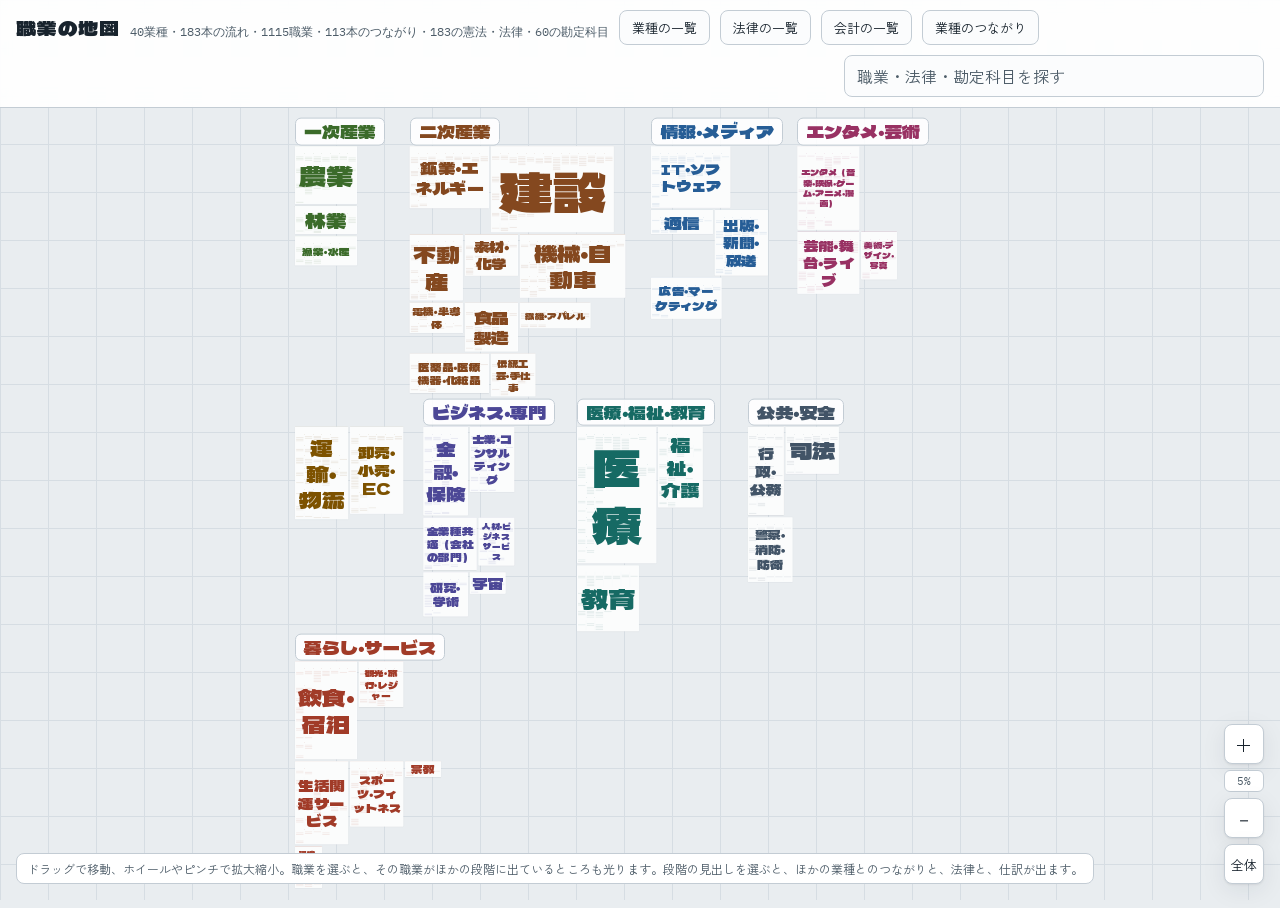
==== commit ce56e08d: "職業の地図を見直した版に更新（流れ・法律・つながり・会計・ページの直し） Co-Authored-By: Claude Opus 5.5 <noreply@anthropic.com> Claude-" ====
--- a/job-map/index.html
+++ b/job-map/index.html
@@ -10,7 +10,7 @@
 <style>
 /* Layout: a pannable atlas. Sectors are regions, industries are territories, flow stages run left to right inside each territory, occupations are the settlements. */
 :root{
-  --ground:#e9edf0; --grid:#d6dde3; --card:#fbfcfd; --ink:#18232d; --muted:#4d5c68; --line:#c3ccd4; --accent:#1d5f8a; --hit:#e0a100;
+  --ground:#e9edf0; --grid:#d6dde3; --card:#fbfcfd; --ink:#18232d; --muted:#4d5c68; --line:#c3ccd4; --accent:#1d5f8a; --hit:#9a6700;
   --panel:#ffffff; --shadow:0 1px 2px rgba(24,35,45,.08),0 6px 24px rgba(24,35,45,.08);
   --s1:#3b6b2a; --s2:#84481f; --s3:#265d96; --s4:#983163; --s5:#7d5200; --s6:#4c4796; --s7:#166a64; --s8:#425467; --s9:#a13b28;
   --km:#9a5600; --ko:#24702a; --kh:#b02d68; --ki:#1f5ea6;
@@ -229,34 +229,34 @@
   <button id="zout" aria-label="縮小">－</button>
   <button id="zfit" aria-label="全体を表示" title="全体を表示" style="font-size:13px">全体</button>
 </div>
-<div class="hint">ドラッグで移動、ホイールやピンチで拡大縮小。職業を選ぶと、関わる段階が全部光ります。段階の見出しを選ぶと、ほかの業種とのつながりと、法律と、仕訳が出ます。</div>
+<div class="hint">ドラッグで移動、ホイールやピンチで拡大縮小。職業を選ぶと、その職業がほかの段階に出ているところも光ります。段階の見出しを選ぶと、ほかの業種とのつながりと、法律と、仕訳が出ます。</div>
 <div class="legend" id="legend" hidden><b>つながりの線（矢印の向きに渡る）</b><span><i class="sw km"></i>もの</span><span><i class="sw ko"></i>お金</span><span><i class="sw kh"></i>人</span><span><i class="sw ki"></i>情報</span></div>
 
 <aside class="panel" id="index" hidden>
   <button class="close" data-close="index" aria-label="閉じる">×</button>
-  <h2>業種の一覧</h2>
-  <p class="note">業種ごとに、実際の仕事の単位で流れを何本か置き、流れの段階を左から右へ並べています。各段階には、その段階に関わる職業を並べました。順番のない分野のまとまりは、矢印ではなく点線で区切っています。1つの職業は、関わる段階のすべてに出てきます。職業を選ぶと、ほかの段階に出ているところも光ります。点線の枠の職業は、ふだんは別の業種で働く人です。段階の見出しを選ぶと、その段階がほかの業種のどの段階とつながっているか（もの・お金・人・情報のどれが渡るか）と、かかわる法律と、仕訳の例が出ます。見出しの「つながり」「法律」「仕訳」の印は、その数です。「仕訳」の数には、お金のつながりで、その段階の側がつける仕訳も入ります。上の「業種のつながり」を押すと、つながりの線を地図全体に引きます。流れは一般的な例をまとめたもので、会社や地域によって順番や担い手は変わります。業種の分け方も、公的な職業分類とは異なる独自のものです。</p>
+  <h2 tabindex="-1">業種の一覧</h2>
+  <p class="note">業種ごとに、実際の仕事の単位で流れを何本か置き、流れの段階を左から右へ並べています。各段階には、その段階に関わる職業を並べました。順番のない分野のまとまりは、矢印ではなく点線で区切っています。1つの職業は、関わる段階のすべてに出てきます。職業を選ぶと、ほかの段階に出ているところも光ります。点線の枠の職業は、ふだんは別の業種で働く人です。段階の見出しを選ぶと、その段階がほかの業種のどの段階とつながっているか（もの・お金・人・情報のどれが渡るか）と、かかわる法律と、仕訳の例が出ます。見出しの「つながり」「法律」「仕訳」の印は、その数です。「仕訳」の数には、お金のつながりで、その段階の側がつける仕訳も入ります。上の「つながり」のボタンを押すと、つながりの線を地図全体に引きます。流れは一般的な例をまとめたもので、会社や地域によって順番や担い手は変わります。業種の分け方も、公的な職業分類とは異なる独自のものです。一覧の業種の横の数は、その業種の地図に出てくる職業の数です。点線の枠の人も数えています。</p>
   <details class="fold"><summary>出典と、確かめた日</summary>
-  <p class="note">職業の資格や手続き、法律、勘定科目の記述は、e-Gov法令検索（laws.e-gov.go.jp）の現行の条文を主な出典にし、そのほかは資格や制度を所管する省庁などの公式の情報で確かめました。確かめたのは2026年11月です。法律の一覧と、法令に名前のある勘定科目には、条文へのリンクがあります。仕事の流れ・職業の並べ方・仕訳は、一般的な例としてまとめたもので、特定の出典の写しではありません。</p>
+  <p class="note">職業の資格や手続き、法律、勘定科目の記述は、e-Gov法令検索（laws.e-gov.go.jp）の現行の条文を主な出典にし、そのほかは資格や制度を所管する省庁などの公式の情報で確かめました。確かめたのは2026年11月です。法律の一覧と、科目の名前の根拠にした法令がある勘定科目には、条文へのリンクがあります。仕事の流れ・職業の並べ方・仕訳は、一般的な例としてまとめたもので、特定の出典の写しではありません。</p>
   </details>
   <div id="indexList"></div>
 </aside>
 
 <aside class="panel" id="laws" hidden>
   <button class="close" data-close="laws" aria-label="閉じる">×</button>
-  <h2>法律の一覧</h2>
-  <p class="note">仕事の流れにかかわる、日本の主な法律です。法律を選ぶと、その法律がかかわる段階と職業が地図の上で光り、何を決めているかが出ます。法律と段階の結びつきは、主なものを選んで載せたもので、すべてではありません。かっこの中の条は、e-Gov法令検索の現行の条文で確かめました（2026年11月）。説明は、条文をやさしく言い換えたものです。正確な中身は、条文を読んでください。</p>
+  <h2 tabindex="-1">法律の一覧</h2>
+  <p class="note">仕事の流れにかかわる、日本の憲法と主な法律です。法律を選ぶと、その法律がかかわる段階と職業が地図の上で光り、何を決めているかが出ます。法律と段階の結びつきは、主なものを選んで載せたもので、すべてではありません。かっこの中の条は、e-Gov法令検索の現行の条文で確かめました（2026年11月）。説明は、条文をやさしく言い換えたものです。正確な中身は、条文を読んでください。一覧の法律の横の数は、かかわる段階と職業の数を合わせたものです。</p>
   <div id="lawList"></div>
 </aside>
 
 <aside class="panel" id="acct" hidden>
   <button class="close" data-close="acct" aria-label="閉じる">×</button>
-  <h2>会計の一覧</h2>
-  <p class="note">お金や物が動いた段階に、帳簿に書く仕訳の例を載せました。科目を選ぶと、その科目が出てくる段階が地図の上で光ります。仕訳は一般的な例で、金額と消費税は省いています。</p>
+  <h2 tabindex="-1">会計の一覧</h2>
+  <p class="note">お金や物が動いた段階に、帳簿に書く仕訳の例を載せました。科目を選ぶと、その科目が出てくる段階が地図の上で光ります。仕訳は一般的な例で、金額と消費税は省いています。一覧の科目の横の数は、その科目が出てくる仕訳の数です。</p>
   <details class="fold"><summary>仕訳の読み方と、載せ方</summary>
   <p class="note">仕訳は、1つの取引を左と右に分けて書くものです。左を借方、右を貸方と呼びます。資産が増えたら左、負債や純資産が増えたら右に書きます。費用は左、収益は右です。減ったときは、反対の側に書きます。たとえば、売掛金という資産が、代金を受け取って減ったときは、右に書きます。左と右の金額は、必ず同じになります。</p>
-  <p class="note">段階の仕訳には、その段階で起きる代表的な取引を載せました。お金のつながりの多くには、払う側と受け取る側の両方の仕訳を載せています。片方だけのものもあります。</p>
-  <p class="note">会社の科目の名前は、上場会社などが出す財務諸表の決まり（財務諸表等規則）に合わせました。銀行・保険・電気・社会福祉法人・学校法人・病院・水道は、それぞれの会計の決まりに載っている名前です。法令に名前がなく、帳簿でよく使う名前のものは、そう書いています。法令の条は、e-Gov法令検索の現行の条文で確かめました（2026年11月）。</p>
+  <p class="note">段階の仕訳には、その段階で起きる代表的な取引を載せました。お金のつながりの多くには、お金を出す側と受け取る側の両方の仕訳を載せています。片方だけのものもあります。貸し付けや送金も、お金が出ていく側を、出す側としています。</p>
+  <p class="note">会社の科目の名前は、上場会社などが出す財務諸表の決まり（財務諸表等規則）に合わせました。ただし、建設・銀行・保険・鉄道・電気通信・電気などの業種は、その業種の決まりがあれば、上場していてもそちらの科目を使います（財務諸表等規則2条）。銀行・保険・電気・社会福祉法人・学校法人・医療法人・地方公営企業は、それぞれの会計の決まりに載っている名前です。建設・鉄道・通信の会社の仕訳は、会社の一般の名前で書き、そのことを仕訳に書き添えています。財務諸表等規則の条文と損益計算書の様式に名前がなく、帳簿でよく使う名前のものは、そう書いています。法令の条は、e-Gov法令検索の現行の条文で確かめました（2026年11月）。</p>
   <p class="note">国と自治体の会計は、会社のような仕訳ではなく、1年度の収入と支出を、歳入と歳出として記録します。国では、収入と支出は、現金を受け取ることと払うことです（財政法2条）。自治体の歳入と歳出がどの年度に入るかは、地方自治法施行令の決まりによります。実際の処理は、会社や取引によって変わります。</p>
   </details>
   <div id="acctList"></div>
@@ -331,7 +331,7 @@
     SECT.push({el:sw,tag:tg,x:0,y:0});
   });
   const nf=D.reduce((a,i)=>a+i.flows.length,0);
-  document.getElementById('stat').textContent=`${D.length}業種・${nf}本の流れ・${JM.length}職業・${LINKS.length}本のつながり・${LAWS.length}の法律・${ACCTS.length}の勘定科目`;
+  document.getElementById('stat').textContent=`${D.length}業種・${nf}本の流れ・${JM.length}職業・${LINKS.length}本のつながり・${LAWS.length}の憲法・法律・${ACCTS.filter(a=>a.c!=='国と自治体').length}の勘定科目`;
   // index: industries, and their flows
   const il=document.getElementById('indexList');
   sectors.forEach(sec=>{
@@ -498,7 +498,7 @@
   const left=!narrow&&(!$('index').hidden||!$('laws').hidden||!$('acct').hidden)?332:0;
   const right=!narrow&&!document.getElementById('detail').hidden?372:0;
   const sheet=narrow&&!document.getElementById('detail').hidden?innerHeight*0.55:0;
-  return {x0:left,y0:top,W:innerWidth-left-right,H:innerHeight-top-sheet};
+  return {x0:left,y0:top,W:Math.max(200,innerWidth-left-right),H:innerHeight-top-sheet};
 }
 // mode 'region': show the element whole if possible, else its top-left at a readable zoom
 // mode 'point': show the element at a readable zoom (never in the far level)
@@ -592,7 +592,8 @@
 const LEFT={index:'btnIndex',laws:'btnLaws',acct:'btnAcct'};
 function togglePanel(id,on){const p=$(id);p.hidden=!on;
   if(id==='detail')document.body.classList.toggle('detail-open',on);
-  if(LEFT[id]){$(LEFT[id]).setAttribute('aria-expanded',String(on));if(on)Object.keys(LEFT).forEach(o=>{if(o!==id)togglePanel(o,false)})} // one left panel at a time
+  if(LEFT[id]){$(LEFT[id]).setAttribute('aria-expanded',String(on));if(on)Object.keys(LEFT).forEach(o=>{if(o!==id)togglePanel(o,false)}); // one left panel at a time
+    if(on&&kbd){const h=p.querySelector('h2');if(h)h.focus({preventScroll:true})}} // keyboard users land in the list
   // closing a panel that holds focus: hand focus back to what opened it
   if(!on&&p.contains(document.activeElement)){
     const back=id==='detail'?(curEl||(curStep&&curStep.el)||(curLaw&&$('btnLaws'))||(curAcct&&$('btnAcct'))):$(LEFT[id]);
@@ -621,8 +622,8 @@
   const body=$('dBody');body.textContent='';return body;
 }
 function showDetail(){
-  // on a phone every left panel closes; on a tablet only the list that the shown item came from stays open
-  if(innerWidth<=1000)Object.keys(LEFT).forEach(id=>{if(innerWidth<=640||!((id==='laws'&&curLaw)||(id==='acct'&&curAcct)))togglePanel(id,false)})
+  // up to 1000px wide, a left list and the detail panel together would cover the map, so the list closes
+  if(innerWidth<=1000)Object.keys(LEFT).forEach(id=>togglePanel(id,false))
   togglePanel('detail',true);$('detail').scrollTop=0;
   if(kbd)$('dName').focus({preventScroll:true}); // keyboard users land in the panel
 }
@@ -700,7 +701,7 @@
     list.forEach(x=>{const li=row(`${x.other.ind.name}　${x.other.name}`,`${x.l.k}：${x.l.d}`,null,false,()=>openStep(x.other,true),KIND[x.l.k]);
       // money links: this side's entry first, then the other side's
       // the other party's entry sits under the link; this step's own side is listed in the 仕訳 section below
-      x.l.ents.filter(je=>je.sd!==sideOf(x)).forEach(je=>li.appendChild(jeBox(je,null,`相手の側の仕訳（${je.sd==='a'?'払う側':'受け取る側'}）`)));
+      x.l.ents.filter(je=>je.sd!==sideOf(x)).forEach(je=>li.appendChild(jeBox(je,null,`相手の側の仕訳（${je.sd==='a'?'お金を出す側':'受け取る側'}）`)));
       ul.appendChild(li)});body.appendChild(ul)};
   if(out.length)linkRows(`渡す先（${out.length}）`,out);
   if(inn.length)linkRows(`受け取る元（${inn.length}）`,inn);
@@ -708,7 +709,7 @@
   const nj=jeCount(st),notes=st.ents.filter(e=>e.m==='none');
   if(nj){body.appendChild(lbl(`この段階の仕訳（${nj}）`,true));
     st.ents.filter(e=>e.m!=='none').forEach(je=>body.appendChild(jeBox(je)));
-    st.links.forEach(x=>x.l.ents.filter(je=>je.sd===sideOf(x)).forEach(je=>body.appendChild(jeBox(je,null,`お金のつながり：${x.other.ind.name}「${x.other.name}」${x.dir==='out'?'へ払う':'から受け取る'}`))))}
+    st.links.forEach(x=>x.l.ents.filter(je=>je.sd===sideOf(x)).forEach(je=>body.appendChild(jeBox(je,null,`お金のつながり：${x.other.ind.name}「${x.other.name}」${x.dir==='out'?'へお金を出す':'から受け取る'}`))))}
   if(notes.length){body.appendChild(lbl('仕訳について',true));notes.forEach(je=>body.appendChild(el('p','muted',`${je.who}：${je.what}${je.note?'。'+je.note:''}`)))}
   if(!st.links.length&&!st.laws.length&&!st.ents.length)body.appendChild(el('p','muted','この段階には、ほかの業種とのつながりと、法律と、仕訳を載せていません。'));
   else if(st.links.length)body.appendChild(el('p','muted','地図には、この段階のつながりを線で引いています。線の色は、渡るもの（もの・お金・人・情報）を表します。'));
@@ -745,7 +746,7 @@
   body.appendChild(el('p','sum',a.p));
   const s=a.s!=null?SRC[a.s]:null,sp=el('p','src');
   if(s){sp.append(`科目の名前の根拠：${s.n}　${a.a}　`);const x=el('a','ext','条文を読む（e-Gov法令検索）');x.href='https://laws.e-gov.go.jp/law/'+s.id;x.target='_blank';x.rel='noopener';sp.appendChild(x);if(s.d)sp.appendChild(el('small',null,s.d))}
-  else sp.append('帳簿でよく使う名前で、法令で決まった名前ではありません。');
+  else sp.append('上場会社などの科目を決める財務諸表等規則の、条文と損益計算書の様式には出てこない、帳簿でよく使う名前です。ほかの業種の決まりに出てくるものもあります。');
   body.appendChild(sp);
   body.appendChild(lbl(`この科目が出てくる仕訳（${a.uses.length}）`));const ul=el('ul','where');
   a.uses.forEach(u=>{const je=u.je;
@@ -771,9 +772,11 @@
   const t=norm(q.value.trim());
   INST.forEach(r=>r.el.classList.remove('hit'));
   if(!t){world.classList.remove('searching');res.hidden=true;hits=[];return}
-  // laws: the name first, then the purpose
-  const aw=ACCTS.filter(a=>(a._n||(a._n=norm(a.n))).includes(t));
-  const lw=LAWS.filter(l=>{const h=l._n||(l._n=norm(l.n));return h.includes(t)}),lp=LAWS.filter(l=>!lw.includes(l)&&(l._p||(l._p=norm(l.p))).includes(t));
+  if(curLaw||curAcct)togglePanel('detail',false); // a new search replaces a law or account highlight
+  // laws and accounts: every typed word must appear; laws by name first, then by purpose
+  const tw=t.split(/\s+/),all=h=>tw.every(w=>h.includes(w));
+  const aw=ACCTS.filter(a=>all(a._n||(a._n=norm(a.n))));
+  const lw=LAWS.filter(l=>all(l._n||(l._n=norm(l.n)))),lp=LAWS.filter(l=>!lw.includes(l)&&all(l._p||(l._p=norm(l.p))));
   // each word may also match its everyday synonyms
   const words=t.split(/\s+/).map(w=>[w,...(ALIAS_N[w]||[])]);
   // the typed word matches name, summary, industry and stage; synonyms match only name and summary
@@ -791,7 +794,8 @@
   if(!hits.length&&!lw.length&&!lp.length&&!aw.length){res.appendChild(el('div','empty','見つかりませんでした。別の言葉で試してください。'))}
   // law names come right after the jobs whose names hold the typed word
   const top=hits.filter(j=>nm(j)===0).length;let lawsShown=false;
-  const showLaws=()=>{if(!lawsShown){lawsShown=true;lw.slice(0,8).forEach(lawBtn);aw.slice(0,8).forEach(acctBtn)}};
+  const more=(n,k)=>{if(n>8)res.appendChild(el('div','empty',`${k}はほか${n-8}件。言葉を足すと絞れます。`))};
+  const showLaws=()=>{if(!lawsShown){lawsShown=true;lw.slice(0,8).forEach(lawBtn);more(lw.length,'法律');aw.slice(0,8).forEach(acctBtn);more(aw.length,'科目')}};
   if(!top)showLaws();
   hits.slice(0,80).forEach((j,i)=>{if(i===top)showLaws();const b=el('button');b.type='button';b.appendChild(el('div','rn',j.n));
     const hi=D.find(x=>x.id===j.hi);b.appendChild(el('div','rp',`${hi?hi.name:''}　関わる段階${j.inst.length}か所`));
@@ -799,7 +803,7 @@
     b.onclick=()=>{res.hidden=true;if(innerWidth<=640)q.blur();openJob(first,true)};res.appendChild(b)});
   showLaws();
   if(hits.length>80)res.appendChild(el('div','empty',`ほか${hits.length-80}件。地図上で光っています。`));
-  lp.slice(0,5).forEach(lawBtn);
+  lp.slice(0,5).forEach(lawBtn);if(lp.length>5)res.appendChild(el('div','empty',`目的に言葉が入っている法律は、ほか${lp.length-5}件。`));
   res.hidden=false;
 });
 q.addEventListener('keydown',e=>{
